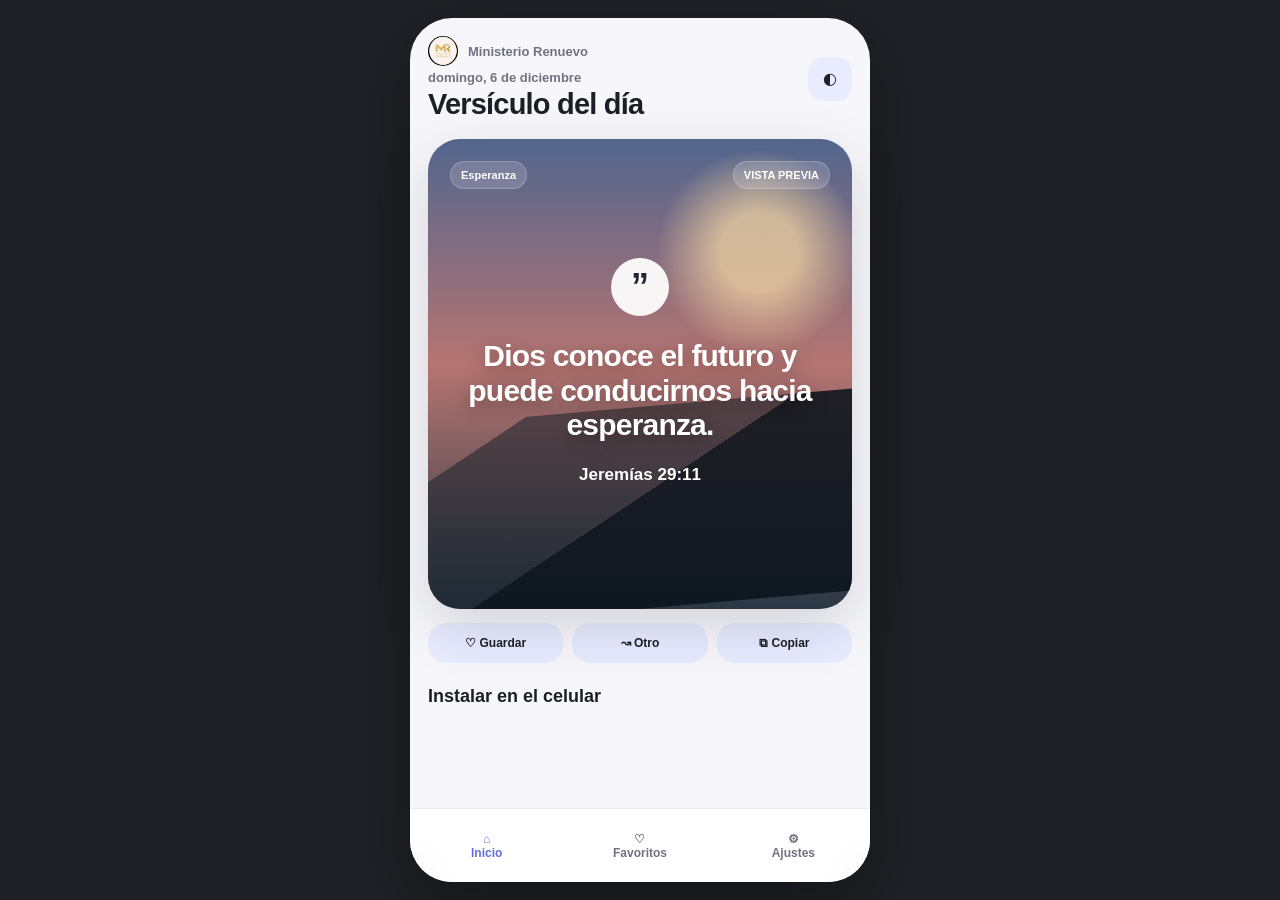
==== renuevo/index.html @ 6701290c "Crear acceso limpio para Safari" ====
<!doctype html>
<html lang="es">
<head>
  <meta charset="utf-8">
  <meta name="viewport" content="width=device-width, initial-scale=1">
  <meta name="theme-color" content="#262d48">
  <title>MR · Versículo Diario</title>
  <link rel="apple-touch-icon" sizes="192x192" href="/assets/mr-renuevo-192.png">
  <script>
    location.replace('/?app=mr-renuevo-v5');
  </script>
</head>
<body>
  <p>Abriendo Versículo Diario…</p>
  <p><a href="/?app=mr-renuevo-v5">Continuar</a></p>
</body>
</html>
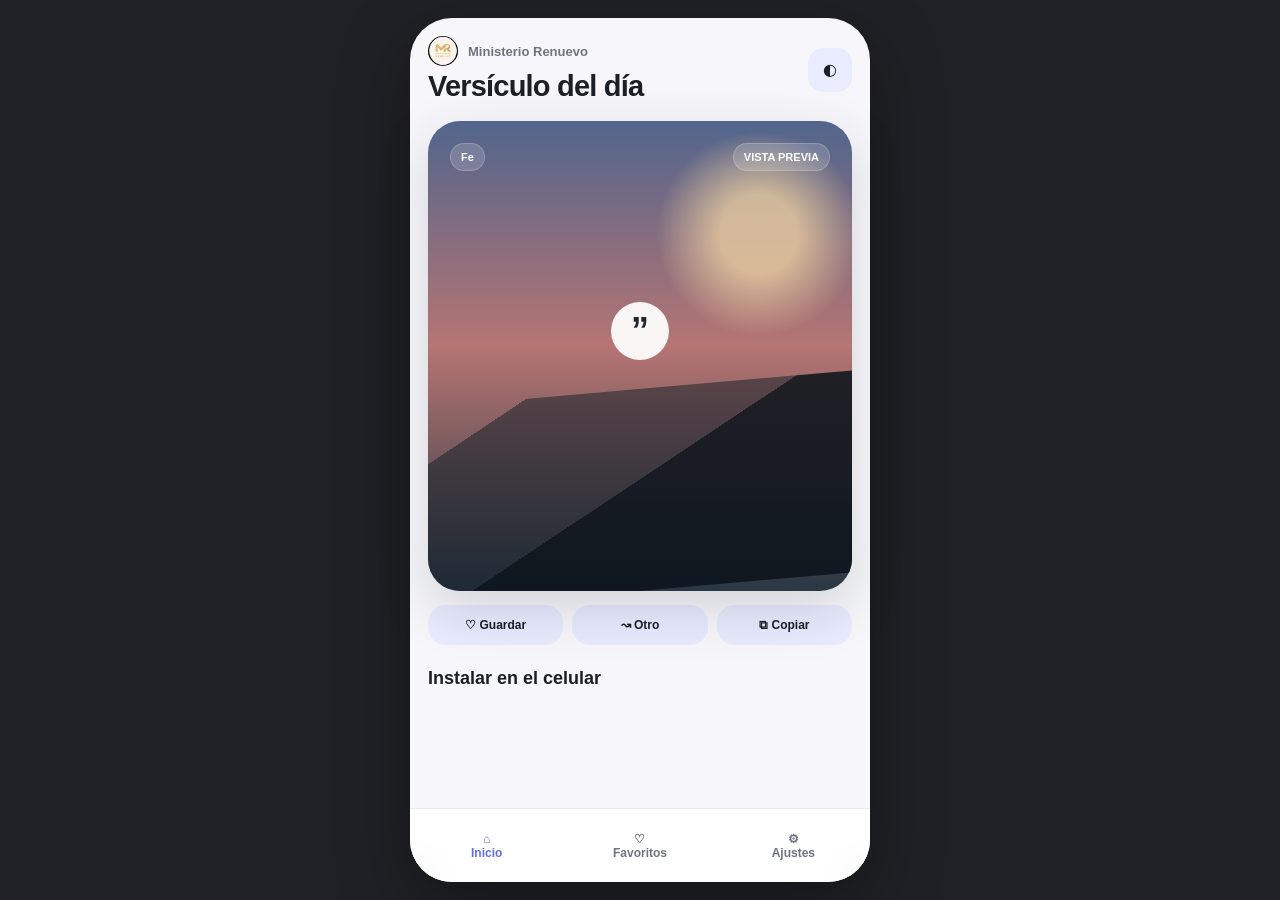
==== commit 60f50514: "Convertir Renuevo en app instalable sin redireccion" ====
--- a/renuevo/index.html
+++ b/renuevo/index.html
@@ -2,16 +2,131 @@
 <html lang="es">
 <head>
   <meta charset="utf-8">
-  <meta name="viewport" content="width=device-width, initial-scale=1">
+  <meta name="viewport" content="width=device-width, initial-scale=1, viewport-fit=cover">
   <meta name="theme-color" content="#262d48">
+  <meta name="apple-mobile-web-app-capable" content="yes">
+  <meta name="mobile-web-app-capable" content="yes">
+  <meta name="apple-mobile-web-app-status-bar-style" content="default">
+  <meta name="apple-mobile-web-app-title" content="MR Versículo">
   <title>MR · Versículo Diario</title>
+  <link rel="manifest" href="/renuevo/manifest.webmanifest?v=1">
   <link rel="apple-touch-icon" sizes="192x192" href="/assets/mr-renuevo-192.png">
-  <script>
-    location.replace('/?app=mr-renuevo-v5');
-  </script>
+  <link rel="icon" type="image/png" sizes="192x192" href="/assets/mr-renuevo-192.png">
+  <link rel="stylesheet" href="/styles.css">
+  <script src="/config.js"></script>
+  <script src="https://cdn.onesignal.com/sdks/web/v16/OneSignalSDK.page.js" defer></script>
 </head>
 <body>
-  <p>Abriendo Versículo Diario…</p>
-  <p><a href="/?app=mr-renuevo-v5">Continuar</a></p>
+  <main class="app">
+    <section id="view-home" class="view active">
+      <header class="header">
+        <div>
+          <div class="brand-row" style="display:flex;align-items:center;gap:10px;margin-bottom:4px;"><img src="/assets/mr-renuevo-192.png" alt="Ministerio Renuevo" style="width:30px;height:30px;border-radius:50%;background:#fff;object-fit:contain;"><div class="eyebrow" style="margin:0;">Ministerio Renuevo</div></div>
+          <div id="today" class="eyebrow"></div>
+          <h1>Versículo del día</h1>
+        </div>
+        <button id="themeBtn" class="icon-btn" aria-label="Cambiar tema">◐</button>
+      </header>
+
+      <article class="card">
+        <div class="chips">
+          <span id="category" class="chip">Fe</span>
+          <span id="versionChip" class="chip">VISTA PREVIA</span>
+        </div>
+        <div class="quote">”</div>
+        <div id="verseText" class="verse"></div>
+        <div id="verseRef" class="reference"></div>
+        <div id="verseVersion" class="version"></div>
+      </article>
+
+      <div class="actions">
+        <button id="favBtn" class="action">♡ Guardar</button>
+        <button id="otherBtn" class="action">↝ Otro</button>
+        <button id="copyBtn" class="action">⧉ Copiar</button>
+      </div>
+
+      <section class="section">
+        <div class="section-title">Instalar en el celular</div>
+        <div id="iosInstall" class="notice install-help hidden">
+          En iPhone queda como una app sin App Store:
+          <ol>
+            <li>Abrí esta página en Safari.</li>
+            <li>Tocá Compartir.</li>
+            <li>Elegí “Agregar a pantalla de inicio”.</li>
+            <li>Abrí Versículo Diario desde su nuevo ícono.</li>
+          </ol>
+        </div>
+        <button id="installBtn" class="primary hidden">Instalar aplicación</button>
+        <div id="installedMsg" class="notice hidden">✓ Versículo Diario está abierto como aplicación.</div>
+      </section>
+    </section>
+
+    <section id="view-favorites" class="view">
+      <header class="header">
+        <div>
+          <div class="eyebrow">Guardados en este dispositivo</div>
+          <h1>Favoritos</h1>
+        </div>
+      </header>
+      <div id="favoritesList" class="panel"></div>
+    </section>
+
+    <section id="view-settings" class="view">
+      <header class="header">
+        <div>
+          <div class="eyebrow">Configuración local</div>
+          <h1>Ajustes</h1>
+        </div>
+      </header>
+
+      <section class="section" style="margin-top:0">
+        <div class="section-title">Versión bíblica</div>
+        <div class="panel">
+          <div class="row">
+            <div class="row-main">
+              <div class="row-title">Traducción preferida</div>
+              <div class="row-sub">La estructura está lista para RVR1960, PDT o mezcla diaria.</div>
+              <select id="versionSelect">
+                <option value="MIXED">Mezcla diaria</option>
+                <option value="RVR1960">Reina-Valera 1960</option>
+                <option value="PDT">Palabra de Dios para Todos</option>
+              </select>
+            </div>
+          </div>
+        </div>
+      </section>
+
+      <section class="section">
+        <div class="section-title">Versículo en pantalla bloqueada</div>
+        <div class="panel">
+          <div class="row">
+            <div class="row-main">
+              <div class="row-title">Notificación diaria</div>
+              <div class="row-sub">En iPhone, la versión web puede mostrar el versículo como una notificación en la pantalla bloqueada.</div>
+            </div>
+          </div>
+          <div class="row">
+            <div class="row-main">
+              <button id="pushBtn" class="primary">Activar notificaciones</button>
+              <div id="pushStatus" class="status"></div>
+            </div>
+          </div>
+        </div>
+      </section>
+
+      <section class="section">
+        <div class="section-title">Estado</div>
+        <div class="notice">Esta alternativa es 100% web: no necesita Mac, App Store ni Apple Developer. No puede crear un widget WidgetKit permanente; el versículo diario llega como notificación del sistema.</div>
+      </section>
+    </section>
+
+    <nav class="bottom-nav">
+      <button data-view="home" class="nav-btn active">⌂<br>Inicio</button>
+      <button data-view="favorites" class="nav-btn">♡<br>Favoritos</button>
+      <button data-view="settings" class="nav-btn">⚙<br>Ajustes</button>
+    </nav>
+  </main>
+
+  <script src="/app.js"></script>
 </body>
 </html>
--- a/styles.css
+++ b/styles.css
@@ -0,0 +1,100 @@
+:root {
+  color-scheme: light dark;
+  --bg: #f7f7fb;
+  --surface: #ffffff;
+  --text: #1d1f27;
+  --muted: #6f7380;
+  --primary: #626ede;
+  --primary-soft: #e9ebff;
+  --line: rgba(30, 32, 42, .08);
+  --shadow: 0 18px 55px rgba(20, 24, 40, .16);
+}
+:root[data-theme="dark"] {
+  --bg: #101115;
+  --surface: #1b1d23;
+  --text: #f5f5f7;
+  --muted: #a4a7b0;
+  --primary-soft: #2e3245;
+  --line: rgba(255,255,255,.08);
+  --shadow: 0 18px 55px rgba(0,0,0,.34);
+}
+* { box-sizing: border-box; }
+html, body { margin: 0; min-height: 100%; font-family: Inter, ui-sans-serif, -apple-system, BlinkMacSystemFont, "Segoe UI", sans-serif; background: var(--bg); color: var(--text); }
+button, select { font: inherit; }
+body { display: flex; justify-content: center; }
+.app {
+  width: 100%;
+  max-width: 460px;
+  min-height: 100vh;
+  background: var(--bg);
+  padding: 18px 18px 96px;
+}
+.header { display:flex; justify-content:space-between; align-items:center; gap:12px; margin-bottom:18px; }
+.eyebrow { color:var(--muted); font-size:13px; font-weight:650; margin-bottom:3px; }
+h1 { margin:0; font-size:29px; letter-spacing:-.8px; }
+.icon-btn { border:0; width:44px; height:44px; border-radius:15px; background:var(--primary-soft); color:var(--text); cursor:pointer; }
+.card {
+  min-height: 470px;
+  border-radius: 32px;
+  padding: 24px;
+  position: relative;
+  overflow: hidden;
+  color: white;
+  display:flex;
+  flex-direction:column;
+  justify-content:center;
+  text-align:center;
+  box-shadow:var(--shadow);
+  background:
+    radial-gradient(circle at 78% 24%, rgba(255,226,167,.65) 0 8%, transparent 21%),
+    linear-gradient(180deg, #52658d 0%, #b57572 48%, #293744 100%);
+}
+.card::after {
+  content:"";
+  position:absolute; inset:auto -15% 0 -15%; height:43%;
+  background: linear-gradient(150deg, transparent 0 18%, rgba(19,30,39,.52) 18% 48%, rgba(10,18,26,.86) 48% 100%);
+  transform: skewY(-5deg);
+}
+.card > * { position:relative; z-index:1; }
+.chips { position:absolute; left:22px; right:22px; top:22px; display:flex; justify-content:space-between; z-index:2; }
+.chip { padding:7px 10px; border-radius:999px; background:rgba(255,255,255,.16); border:1px solid rgba(255,255,255,.2); font-size:11px; font-weight:800; }
+.quote { width:58px;height:58px;border-radius:50%;background:rgba(255,255,255,.93); color:#222632; display:grid;place-items:center; margin:0 auto 23px;font-size:36px;font-weight:900; }
+.verse { font-size:30px; line-height:1.15; font-weight:830; letter-spacing:-.8px; text-shadow:0 5px 18px rgba(0,0,0,.35); }
+.reference { margin-top:22px; font-size:17px;font-weight:800; }
+.version { margin-top:5px; font-size:11px; opacity:.78; font-weight:700; }
+.actions { display:grid; grid-template-columns:repeat(3,1fr); gap:9px; margin-top:14px; }
+.action { border:0; padding:13px 6px; border-radius:18px; background:var(--primary-soft); color:var(--text); font-size:12px; font-weight:750; cursor:pointer; }
+.section { margin-top:23px; }
+.section-title { font-size:18px; font-weight:850; margin-bottom:10px; }
+.panel { background:var(--surface); border-radius:24px; border:1px solid var(--line); overflow:hidden; }
+.row { display:flex; align-items:center; gap:12px; padding:15px 16px; border-bottom:1px solid var(--line); }
+.row:last-child { border-bottom:0; }
+.row-main { flex:1; }
+.row-title { font-weight:800; }
+.row-sub { margin-top:3px;color:var(--muted);font-size:12px;line-height:1.35; }
+select { width:100%; margin-top:10px; padding:13px; border-radius:15px; border:1px solid var(--line); background:var(--surface); color:var(--text); }
+.primary { width:100%; border:0; padding:14px 16px; border-radius:16px; background:var(--primary); color:white; font-weight:800; cursor:pointer; }
+.secondary { width:100%; border:1px solid var(--line); padding:13px 16px; border-radius:16px; background:var(--surface); color:var(--text); font-weight:750; cursor:pointer; }
+.notice { padding:13px 14px; border-radius:17px; background:var(--primary-soft); color:var(--text); font-size:12.5px; line-height:1.45; }
+.hidden { display:none !important; }
+.install-help ol { padding-left:20px; margin:8px 0 0; color:var(--muted); font-size:13px; line-height:1.55; }
+.bottom-nav {
+  position:fixed; left:50%; bottom:0; transform:translateX(-50%);
+  width:min(460px,100%); height:74px; background:color-mix(in srgb, var(--surface) 94%, transparent);
+  border-top:1px solid var(--line); display:grid; grid-template-columns:repeat(3,1fr);
+  backdrop-filter:blur(16px); z-index:10;
+}
+.nav-btn { border:0;background:transparent;color:var(--muted);font-size:12px;font-weight:750;cursor:pointer; }
+.nav-btn.active { color:var(--primary); }
+.view { display:none; }
+.view.active { display:block; }
+.fav-item { padding:14px 15px; border-bottom:1px solid var(--line); }
+.fav-item:last-child { border-bottom:0; }
+.fav-ref { font-weight:850; }
+.fav-text { margin-top:6px; color:var(--muted); line-height:1.4; font-size:14px; }
+.status { margin-top:9px; color:var(--muted); font-size:12px; text-align:center; min-height:18px; }
+@media (min-width: 700px) {
+  body { background:#202126; padding:18px 0; }
+  .app { min-height:calc(100vh - 36px); border-radius:42px; box-shadow:0 24px 70px rgba(0,0,0,.35); }
+  .bottom-nav { bottom:18px; border-radius:0 0 42px 42px; }
+}
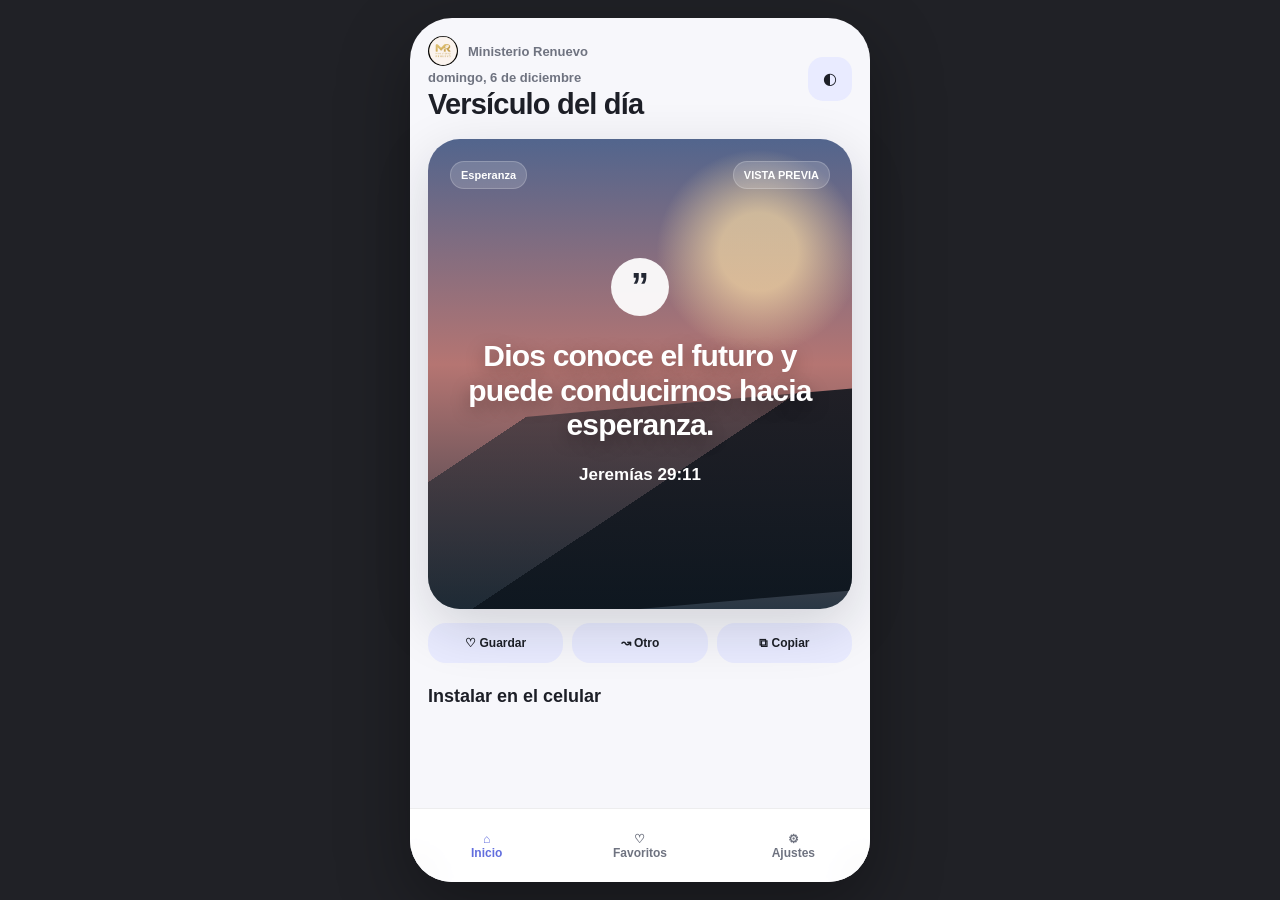
==== commit a7a99c8d: "Forzar carga de configuración OneSignal en iPhone" ====
--- a/renuevo/index.html
+++ b/renuevo/index.html
@@ -13,7 +13,7 @@
   <link rel="apple-touch-icon" sizes="192x192" href="/assets/mr-renuevo-192.png">
   <link rel="icon" type="image/png" sizes="192x192" href="/assets/mr-renuevo-192.png">
   <link rel="stylesheet" href="/styles.css">
-  <script src="/config.js"></script>
+  <script src="/config.js?v=onesignal-1"></script>
   <script src="https://cdn.onesignal.com/sdks/web/v16/OneSignalSDK.page.js" defer></script>
 </head>
 <body>
@@ -53,7 +53,7 @@
             <li>Abrí esta página en Safari.</li>
             <li>Tocá Compartir.</li>
             <li>Elegí “Agregar a pantalla de inicio”.</li>
-            <li>Abrí Versículo Diario desde su nuevo ícono.</li>
+            <li>Abrí Versículo Diario desde el nuevo ícono.</li>
           </ol>
         </div>
         <button id="installBtn" class="primary hidden">Instalar aplicación</button>
@@ -127,6 +127,6 @@
     </nav>
   </main>
 
-  <script src="/app.js"></script>
+  <script src="/app.js?v=onesignal-1"></script>
 </body>
 </html>
